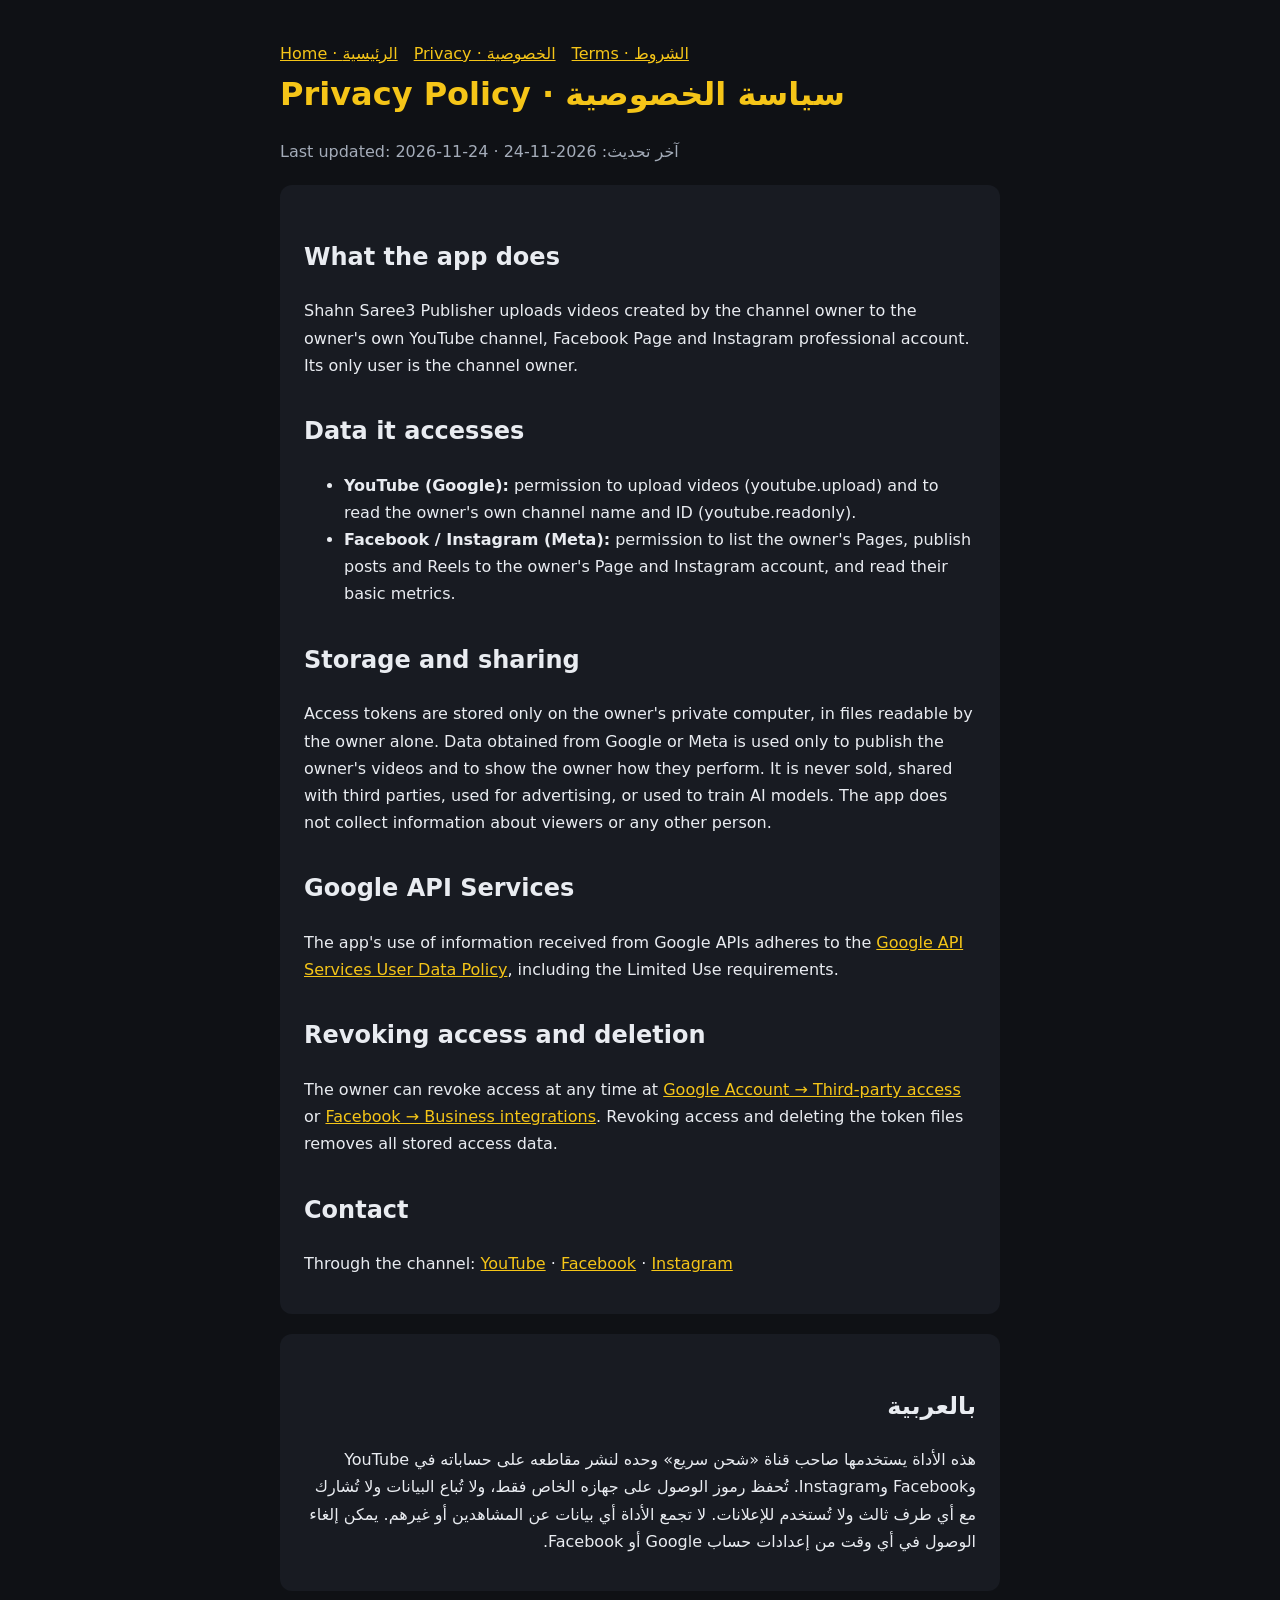
==== privacy.html @ ec94f29c "Shahn Saree3 Publisher: home, privacy policy, terms Co-Authored-By: Claude Opus 5.5 <noreply@anthrop" ====
<!doctype html><html lang="ar"><head><meta charset="utf-8"><meta name="viewport" content="width=device-width,initial-scale=1"><link rel="stylesheet" href="style.css"><title>Privacy Policy · شحن سريع</title></head><body><main><nav><a href="./">Home · الرئيسية</a><a href="privacy.html">Privacy · الخصوصية</a><a href="terms.html">Terms · الشروط</a></nav>
<h1>Privacy Policy · سياسة الخصوصية</h1><p class="muted">Last updated: 2026-11-24 · آخر تحديث: 2026-11-24</p>
<div class="card"><h2>What the app does</h2><p>Shahn Saree3 Publisher uploads videos created by the channel owner to the owner's own YouTube channel, Facebook Page and Instagram professional account. Its only user is the channel owner.</p>
<h2>Data it accesses</h2><ul><li><b>YouTube (Google):</b> permission to upload videos (youtube.upload) and to read the owner's own channel name and ID (youtube.readonly).</li><li><b>Facebook / Instagram (Meta):</b> permission to list the owner's Pages, publish posts and Reels to the owner's Page and Instagram account, and read their basic metrics.</li></ul>
<h2>Storage and sharing</h2><p>Access tokens are stored only on the owner's private computer, in files readable by the owner alone. Data obtained from Google or Meta is used only to publish the owner's videos and to show the owner how they perform. It is never sold, shared with third parties, used for advertising, or used to train AI models. The app does not collect information about viewers or any other person.</p>
<h2>Google API Services</h2><p>The app's use of information received from Google APIs adheres to the <a href="https://developers.google.com/terms/api-services-user-data-policy">Google API Services User Data Policy</a>, including the Limited Use requirements.</p>
<h2>Revoking access and deletion</h2><p>The owner can revoke access at any time at <a href="https://myaccount.google.com/permissions">Google Account → Third-party access</a> or <a href="https://www.facebook.com/settings?tab=business_tools">Facebook → Business integrations</a>. Revoking access and deleting the token files removes all stored access data.</p>
<h2>Contact</h2><p>Through the channel: <a href="https://www.youtube.com/@shahnsaree3">YouTube</a> · <a href="https://www.facebook.com/profile.php?id=61597096430954">Facebook</a> · <a href="https://www.instagram.com/shahnsaree3">Instagram</a></p></div>
<div class="card" dir="rtl"><h2>بالعربية</h2><p>هذه الأداة يستخدمها صاحب قناة «شحن سريع» وحده لنشر مقاطعه على حساباته في YouTube وFacebook وInstagram. تُحفظ رموز الوصول على جهازه الخاص فقط، ولا تُباع البيانات ولا تُشارك مع أي طرف ثالث ولا تُستخدم للإعلانات. لا تجمع الأداة أي بيانات عن المشاهدين أو غيرهم. يمكن إلغاء الوصول في أي وقت من إعدادات حساب Google أو Facebook.</p></div>
</main></body></html>
---- style.css ----
:root{--bg:#0f1115;--fg:#e9ecf1;--muted:#a4acb9;--accent:#f5c518;--card:#181b22}
*{box-sizing:border-box}body{margin:0;background:var(--bg);color:var(--fg);font:16px/1.7 system-ui,"Noto Sans Arabic",sans-serif}
main{max-width:760px;margin:0 auto;padding:40px 20px}h1{color:var(--accent);margin:0 0 4px}h2{margin-top:32px}
.card{background:var(--card);border-radius:12px;padding:20px 24px;margin:20px 0}.muted{color:var(--muted)}
a{color:var(--accent)}nav a{margin-inline-end:16px}[dir=rtl]{text-align:right}
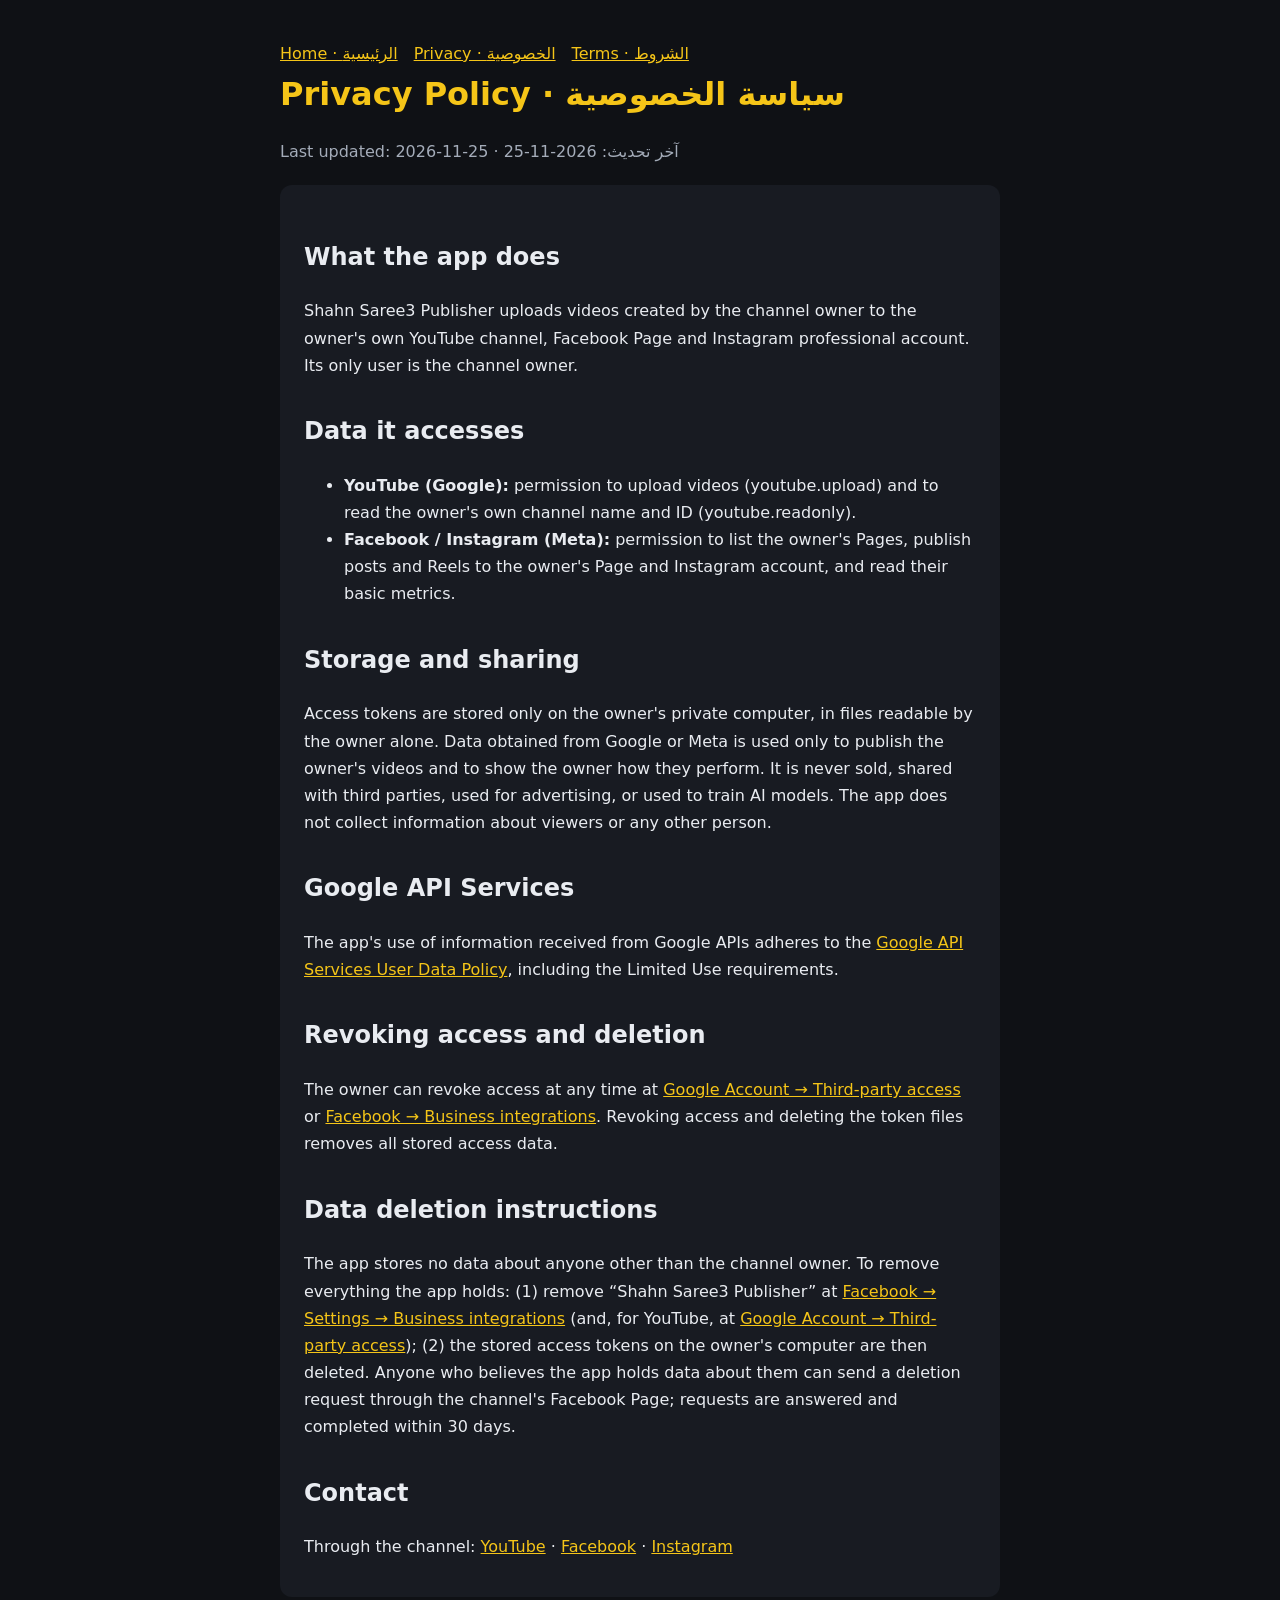
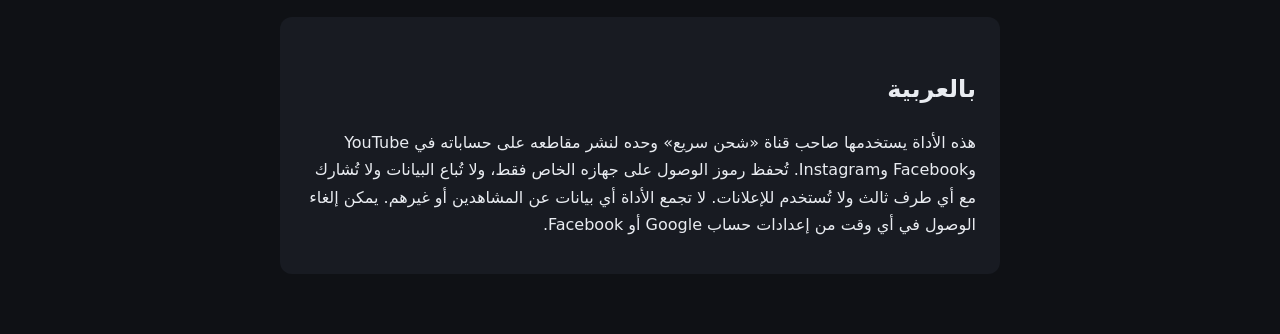
==== commit 7bd2a3a0: "Privacy: data deletion instructions (required by Meta for Live apps) Co-Authored-By: Claude Opus 5.5" ====
--- a/privacy.html
+++ b/privacy.html
@@ -1,10 +1,11 @@
 <!doctype html><html lang="ar"><head><meta charset="utf-8"><meta name="viewport" content="width=device-width,initial-scale=1"><link rel="stylesheet" href="style.css"><title>Privacy Policy · شحن سريع</title></head><body><main><nav><a href="./">Home · الرئيسية</a><a href="privacy.html">Privacy · الخصوصية</a><a href="terms.html">Terms · الشروط</a></nav>
-<h1>Privacy Policy · سياسة الخصوصية</h1><p class="muted">Last updated: 2026-11-24 · آخر تحديث: 2026-11-24</p>
+<h1>Privacy Policy · سياسة الخصوصية</h1><p class="muted">Last updated: 2026-11-25 · آخر تحديث: 2026-11-25</p>
 <div class="card"><h2>What the app does</h2><p>Shahn Saree3 Publisher uploads videos created by the channel owner to the owner's own YouTube channel, Facebook Page and Instagram professional account. Its only user is the channel owner.</p>
 <h2>Data it accesses</h2><ul><li><b>YouTube (Google):</b> permission to upload videos (youtube.upload) and to read the owner's own channel name and ID (youtube.readonly).</li><li><b>Facebook / Instagram (Meta):</b> permission to list the owner's Pages, publish posts and Reels to the owner's Page and Instagram account, and read their basic metrics.</li></ul>
 <h2>Storage and sharing</h2><p>Access tokens are stored only on the owner's private computer, in files readable by the owner alone. Data obtained from Google or Meta is used only to publish the owner's videos and to show the owner how they perform. It is never sold, shared with third parties, used for advertising, or used to train AI models. The app does not collect information about viewers or any other person.</p>
 <h2>Google API Services</h2><p>The app's use of information received from Google APIs adheres to the <a href="https://developers.google.com/terms/api-services-user-data-policy">Google API Services User Data Policy</a>, including the Limited Use requirements.</p>
 <h2>Revoking access and deletion</h2><p>The owner can revoke access at any time at <a href="https://myaccount.google.com/permissions">Google Account → Third-party access</a> or <a href="https://www.facebook.com/settings?tab=business_tools">Facebook → Business integrations</a>. Revoking access and deleting the token files removes all stored access data.</p>
+<h2 id="data-deletion">Data deletion instructions</h2><p>The app stores no data about anyone other than the channel owner. To remove everything the app holds: (1) remove “Shahn Saree3 Publisher” at <a href="https://www.facebook.com/settings?tab=business_tools">Facebook → Settings → Business integrations</a> (and, for YouTube, at <a href="https://myaccount.google.com/permissions">Google Account → Third-party access</a>); (2) the stored access tokens on the owner's computer are then deleted. Anyone who believes the app holds data about them can send a deletion request through the channel's Facebook Page; requests are answered and completed within 30 days.</p>
 <h2>Contact</h2><p>Through the channel: <a href="https://www.youtube.com/@shahnsaree3">YouTube</a> · <a href="https://www.facebook.com/profile.php?id=61597096430954">Facebook</a> · <a href="https://www.instagram.com/shahnsaree3">Instagram</a></p></div>
 <div class="card" dir="rtl"><h2>بالعربية</h2><p>هذه الأداة يستخدمها صاحب قناة «شحن سريع» وحده لنشر مقاطعه على حساباته في YouTube وFacebook وInstagram. تُحفظ رموز الوصول على جهازه الخاص فقط، ولا تُباع البيانات ولا تُشارك مع أي طرف ثالث ولا تُستخدم للإعلانات. لا تجمع الأداة أي بيانات عن المشاهدين أو غيرهم. يمكن إلغاء الوصول في أي وقت من إعدادات حساب Google أو Facebook.</p></div>
 </main></body></html>
